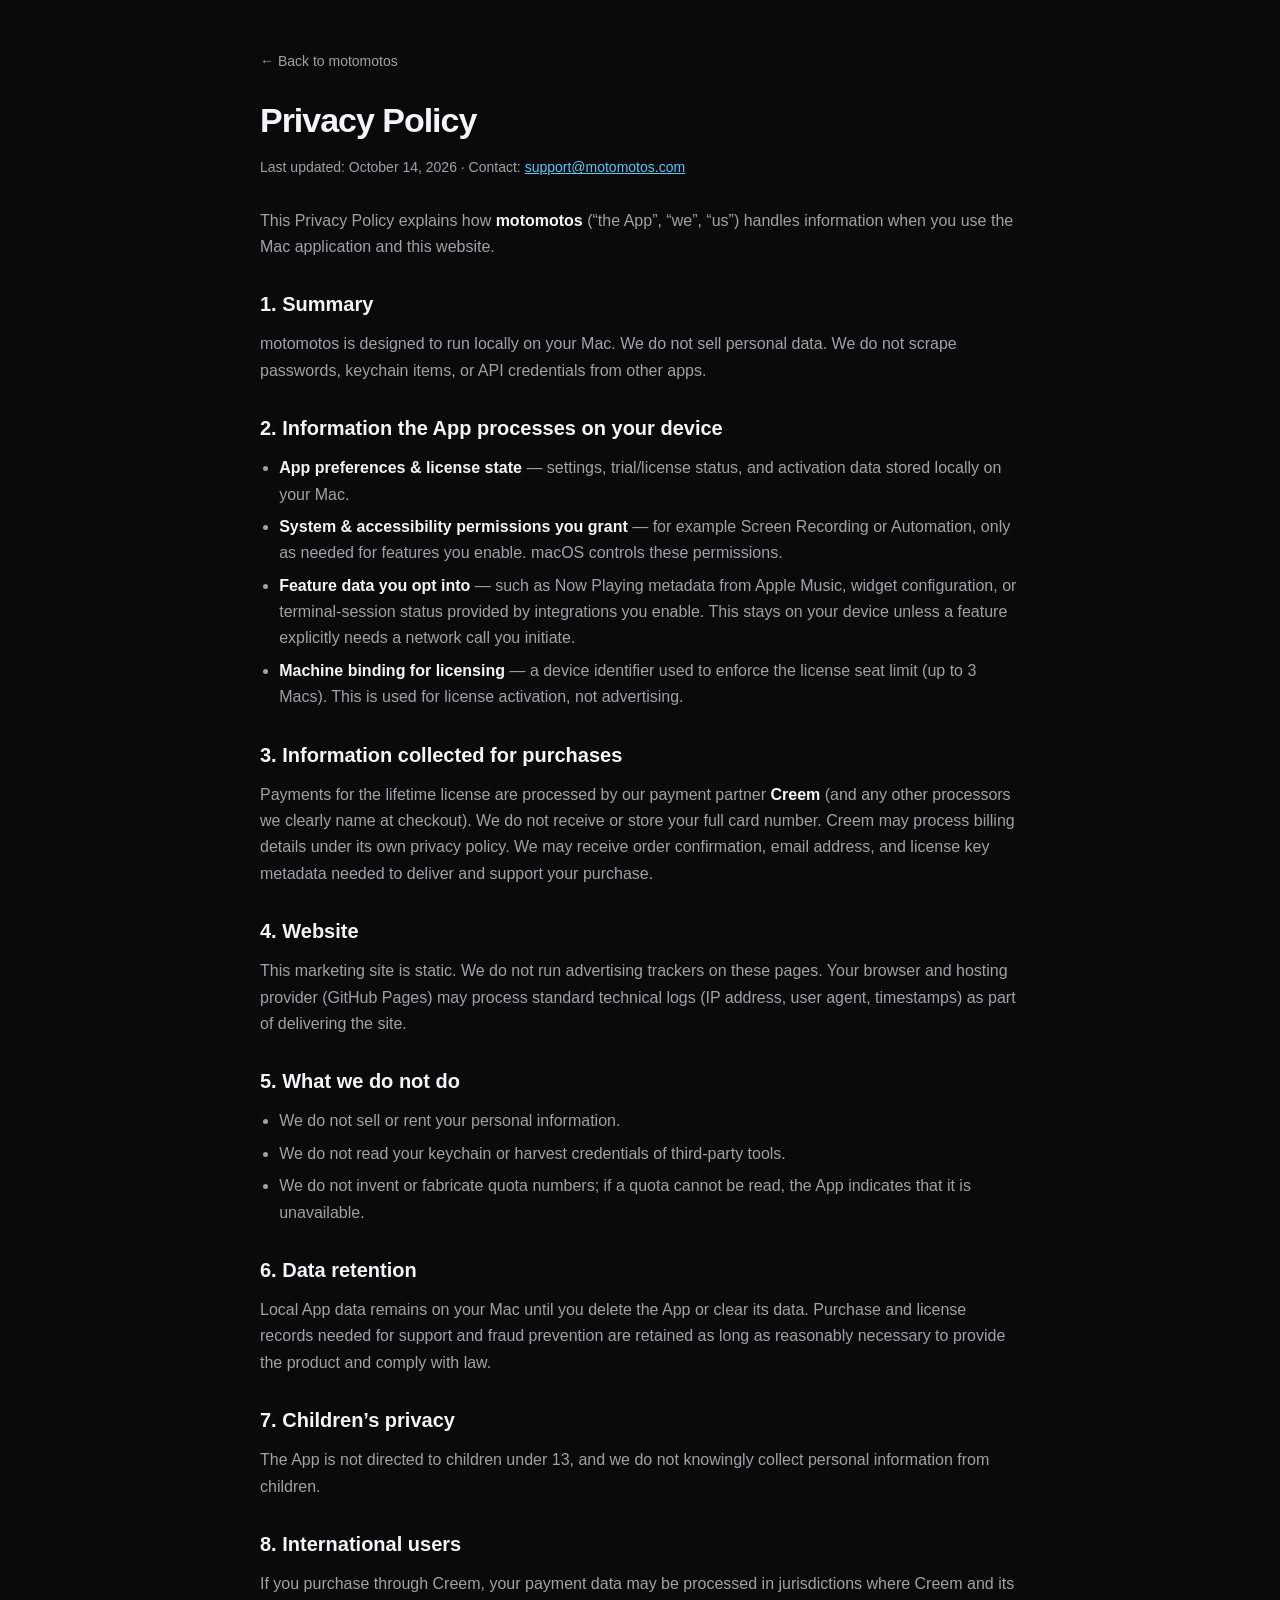
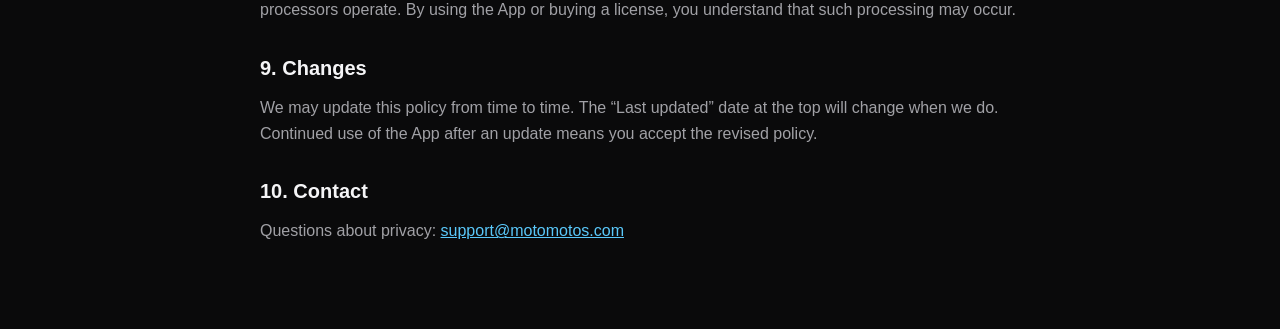
==== privacy.html @ 8943ab3f "Add public English landing site for Creem review Product page, $4.99 lifetime pricing, Privacy Polic" ====
<!DOCTYPE html>
<html lang="en">
<head>
  <meta charset="utf-8" />
  <meta name="viewport" content="width=device-width, initial-scale=1" />
  <title>Privacy Policy — motomotos</title>
  <meta name="description" content="Privacy Policy for the motomotos Mac app." />
  <link rel="icon" type="image/png" href="assets/icon-256.png" />
  <style>
    :root {
      --bg: #0a0a0b; --text: #f5f5f7; --muted: #a1a1a6; --accent: #5ac8fa; --border: rgba(255,255,255,0.08);
      --font: -apple-system, BlinkMacSystemFont, "SF Pro Text", "Segoe UI", Roboto, Helvetica, Arial, sans-serif;
    }
    * { box-sizing: border-box; margin: 0; padding: 0; }
    body { font-family: var(--font); background: var(--bg); color: var(--text); line-height: 1.65; -webkit-font-smoothing: antialiased; }
    a { color: var(--accent); }
    .wrap { width: min(760px, calc(100% - 40px)); margin: 0 auto; padding: 48px 0 72px; }
    .back { color: var(--muted); font-size: 14px; text-decoration: none; }
    .back:hover { color: var(--text); }
    h1 { font-size: 34px; letter-spacing: -0.03em; margin: 18px 0 8px; }
    .meta { color: var(--muted); font-size: 14px; margin-bottom: 28px; }
    h2 { font-size: 20px; margin: 28px 0 10px; }
    p, li { color: var(--muted); margin-bottom: 12px; }
    ul { padding-left: 1.2em; margin-bottom: 12px; }
    li { margin-bottom: 6px; }
    strong { color: var(--text); font-weight: 600; }
  </style>
</head>
<body>
  <div class="wrap">
    <a class="back" href="index.html">← Back to motomotos</a>
    <h1>Privacy Policy</h1>
    <p class="meta">Last updated: October 14, 2026 · Contact: <a href="mailto:support@motomotos.com">support@motomotos.com</a></p>

    <p>This Privacy Policy explains how <strong>motomotos</strong> (“the App”, “we”, “us”) handles information when you use the Mac application and this website.</p>

    <h2>1. Summary</h2>
    <p>motomotos is designed to run locally on your Mac. We do not sell personal data. We do not scrape passwords, keychain items, or API credentials from other apps.</p>

    <h2>2. Information the App processes on your device</h2>
    <ul>
      <li><strong>App preferences &amp; license state</strong> — settings, trial/license status, and activation data stored locally on your Mac.</li>
      <li><strong>System &amp; accessibility permissions you grant</strong> — for example Screen Recording or Automation, only as needed for features you enable. macOS controls these permissions.</li>
      <li><strong>Feature data you opt into</strong> — such as Now Playing metadata from Apple Music, widget configuration, or terminal-session status provided by integrations you enable. This stays on your device unless a feature explicitly needs a network call you initiate.</li>
      <li><strong>Machine binding for licensing</strong> — a device identifier used to enforce the license seat limit (up to 3 Macs). This is used for license activation, not advertising.</li>
    </ul>

    <h2>3. Information collected for purchases</h2>
    <p>Payments for the lifetime license are processed by our payment partner <strong>Creem</strong> (and any other processors we clearly name at checkout). We do not receive or store your full card number. Creem may process billing details under its own privacy policy. We may receive order confirmation, email address, and license key metadata needed to deliver and support your purchase.</p>

    <h2>4. Website</h2>
    <p>This marketing site is static. We do not run advertising trackers on these pages. Your browser and hosting provider (GitHub Pages) may process standard technical logs (IP address, user agent, timestamps) as part of delivering the site.</p>

    <h2>5. What we do not do</h2>
    <ul>
      <li>We do not sell or rent your personal information.</li>
      <li>We do not read your keychain or harvest credentials of third-party tools.</li>
      <li>We do not invent or fabricate quota numbers; if a quota cannot be read, the App indicates that it is unavailable.</li>
    </ul>

    <h2>6. Data retention</h2>
    <p>Local App data remains on your Mac until you delete the App or clear its data. Purchase and license records needed for support and fraud prevention are retained as long as reasonably necessary to provide the product and comply with law.</p>

    <h2>7. Children’s privacy</h2>
    <p>The App is not directed to children under 13, and we do not knowingly collect personal information from children.</p>

    <h2>8. International users</h2>
    <p>If you purchase through Creem, your payment data may be processed in jurisdictions where Creem and its processors operate. By using the App or buying a license, you understand that such processing may occur.</p>

    <h2>9. Changes</h2>
    <p>We may update this policy from time to time. The “Last updated” date at the top will change when we do. Continued use of the App after an update means you accept the revised policy.</p>

    <h2>10. Contact</h2>
    <p>Questions about privacy: <a href="mailto:support@motomotos.com">support@motomotos.com</a></p>
  </div>
</body>
</html>
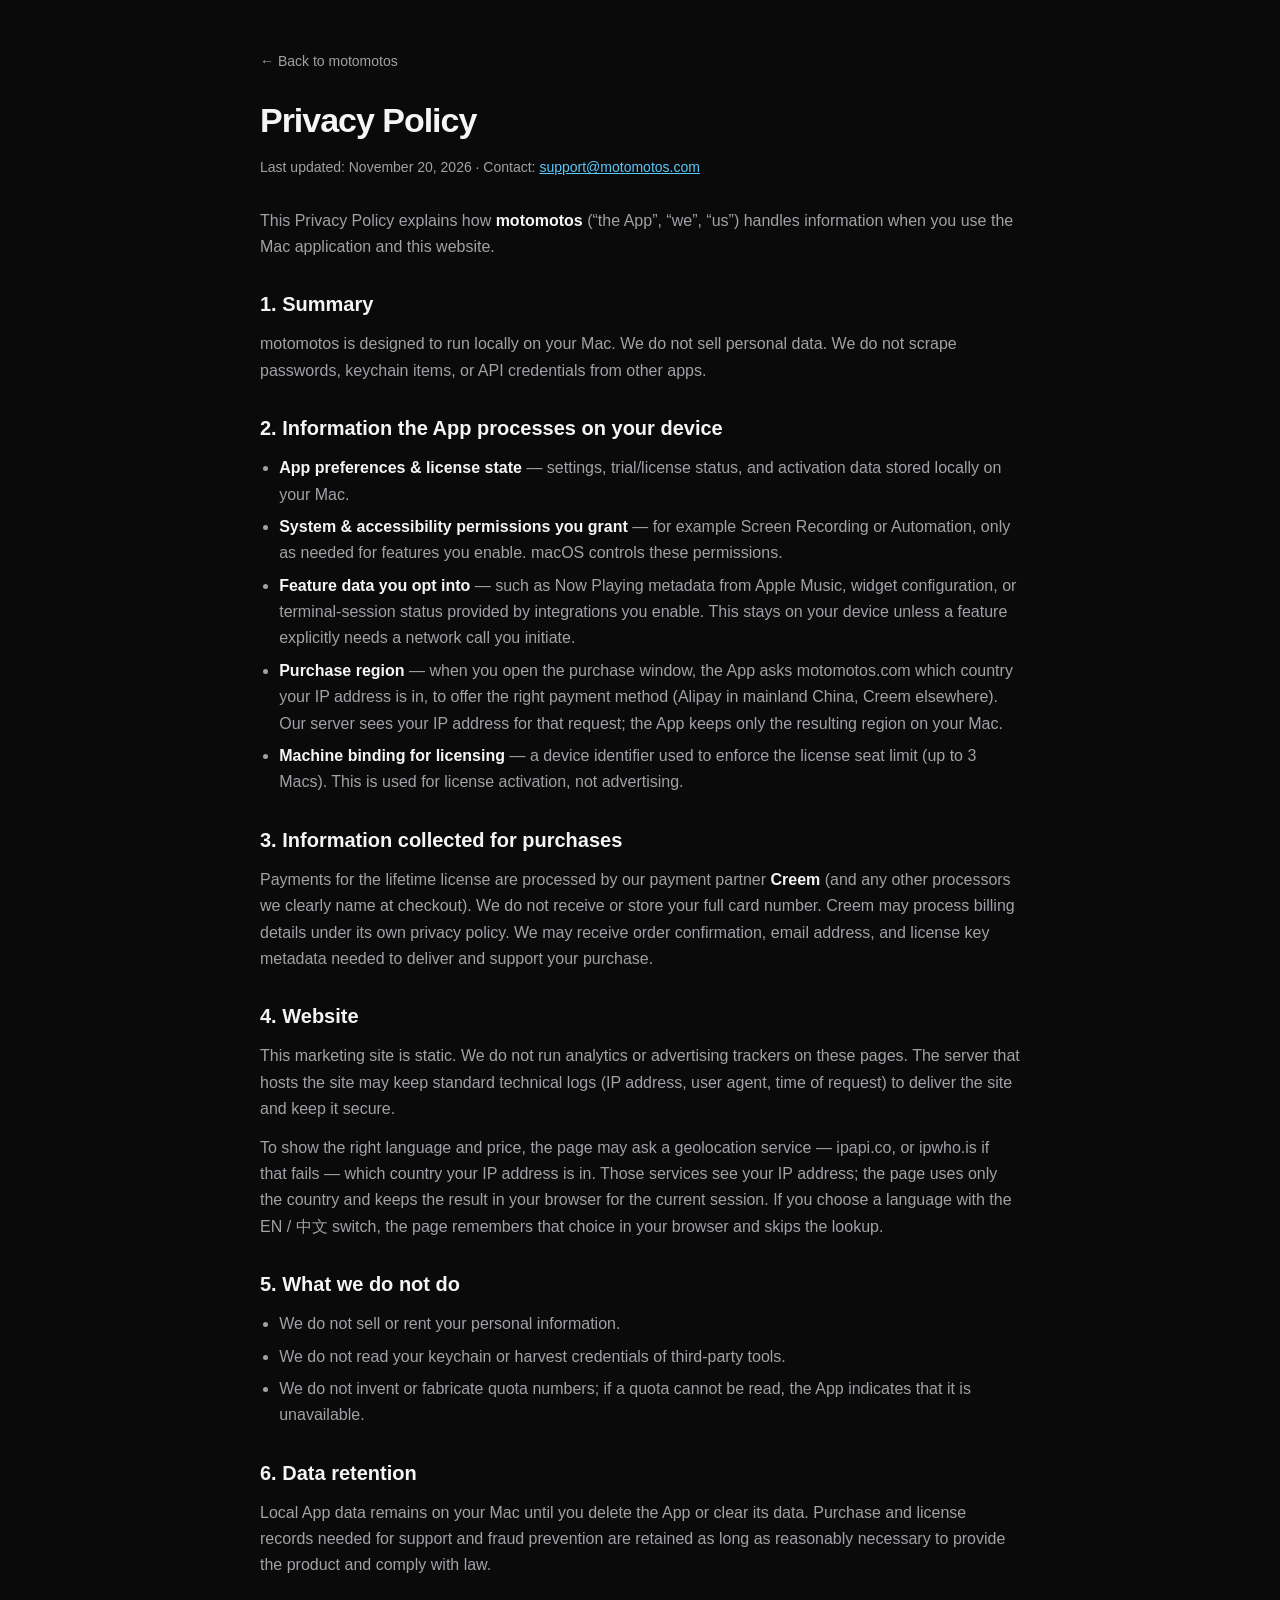
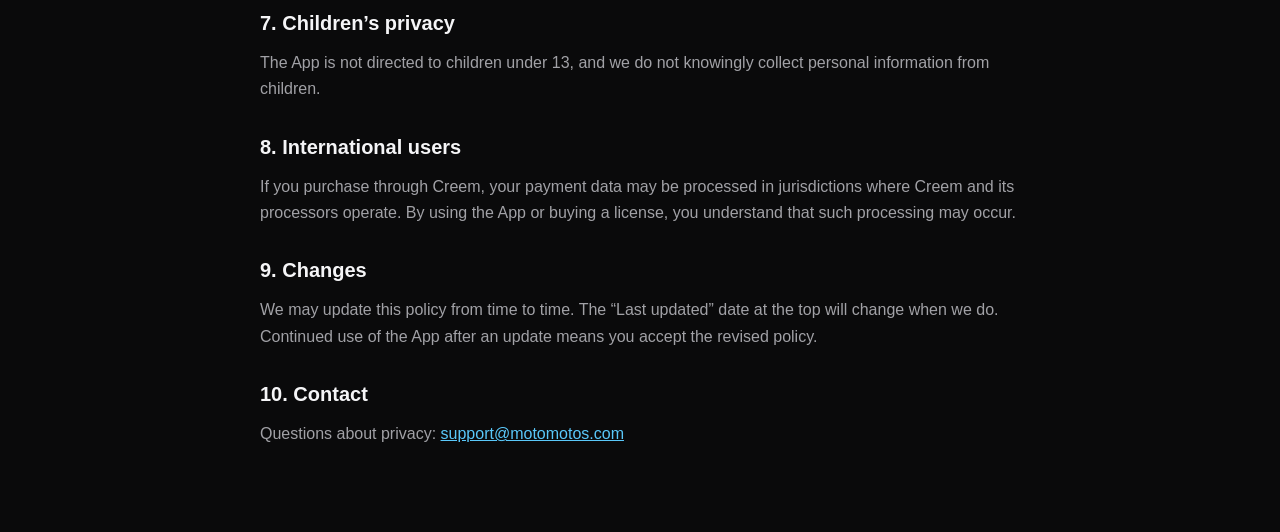
==== commit 9ead9b42: "SEO redesign, 1.1.2 copy, no web activation code, personal-developer footer Static English copy prer" ====
--- a/privacy.html
+++ b/privacy.html
@@ -30,7 +30,7 @@
   <div class="wrap">
     <a class="back" href="index.html">← Back to motomotos</a>
     <h1>Privacy Policy</h1>
-    <p class="meta">Last updated: October 14, 2026 · Contact: <a href="mailto:support@motomotos.com">support@motomotos.com</a></p>
+    <p class="meta">Last updated: November 20, 2026 · Contact: <a href="mailto:support@motomotos.com">support@motomotos.com</a></p>
 
     <p>This Privacy Policy explains how <strong>motomotos</strong> (“the App”, “we”, “us”) handles information when you use the Mac application and this website.</p>
 
@@ -42,6 +42,7 @@
       <li><strong>App preferences &amp; license state</strong> — settings, trial/license status, and activation data stored locally on your Mac.</li>
       <li><strong>System &amp; accessibility permissions you grant</strong> — for example Screen Recording or Automation, only as needed for features you enable. macOS controls these permissions.</li>
       <li><strong>Feature data you opt into</strong> — such as Now Playing metadata from Apple Music, widget configuration, or terminal-session status provided by integrations you enable. This stays on your device unless a feature explicitly needs a network call you initiate.</li>
+      <li><strong>Purchase region</strong> — when you open the purchase window, the App asks motomotos.com which country your IP address is in, to offer the right payment method (Alipay in mainland China, Creem elsewhere). Our server sees your IP address for that request; the App keeps only the resulting region on your Mac.</li>
       <li><strong>Machine binding for licensing</strong> — a device identifier used to enforce the license seat limit (up to 3 Macs). This is used for license activation, not advertising.</li>
     </ul>
 
@@ -49,7 +50,8 @@
     <p>Payments for the lifetime license are processed by our payment partner <strong>Creem</strong> (and any other processors we clearly name at checkout). We do not receive or store your full card number. Creem may process billing details under its own privacy policy. We may receive order confirmation, email address, and license key metadata needed to deliver and support your purchase.</p>
 
     <h2>4. Website</h2>
-    <p>This marketing site is static. We do not run advertising trackers on these pages. Your browser and hosting provider (GitHub Pages) may process standard technical logs (IP address, user agent, timestamps) as part of delivering the site.</p>
+    <p>This marketing site is static. We do not run analytics or advertising trackers on these pages. The server that hosts the site may keep standard technical logs (IP address, user agent, time of request) to deliver the site and keep it secure.</p>
+    <p>To show the right language and price, the page may ask a geolocation service — ipapi.co, or ipwho.is if that fails — which country your IP address is in. Those services see your IP address; the page uses only the country and keeps the result in your browser for the current session. If you choose a language with the EN / 中文 switch, the page remembers that choice in your browser and skips the lookup.</p>
 
     <h2>5. What we do not do</h2>
     <ul>
